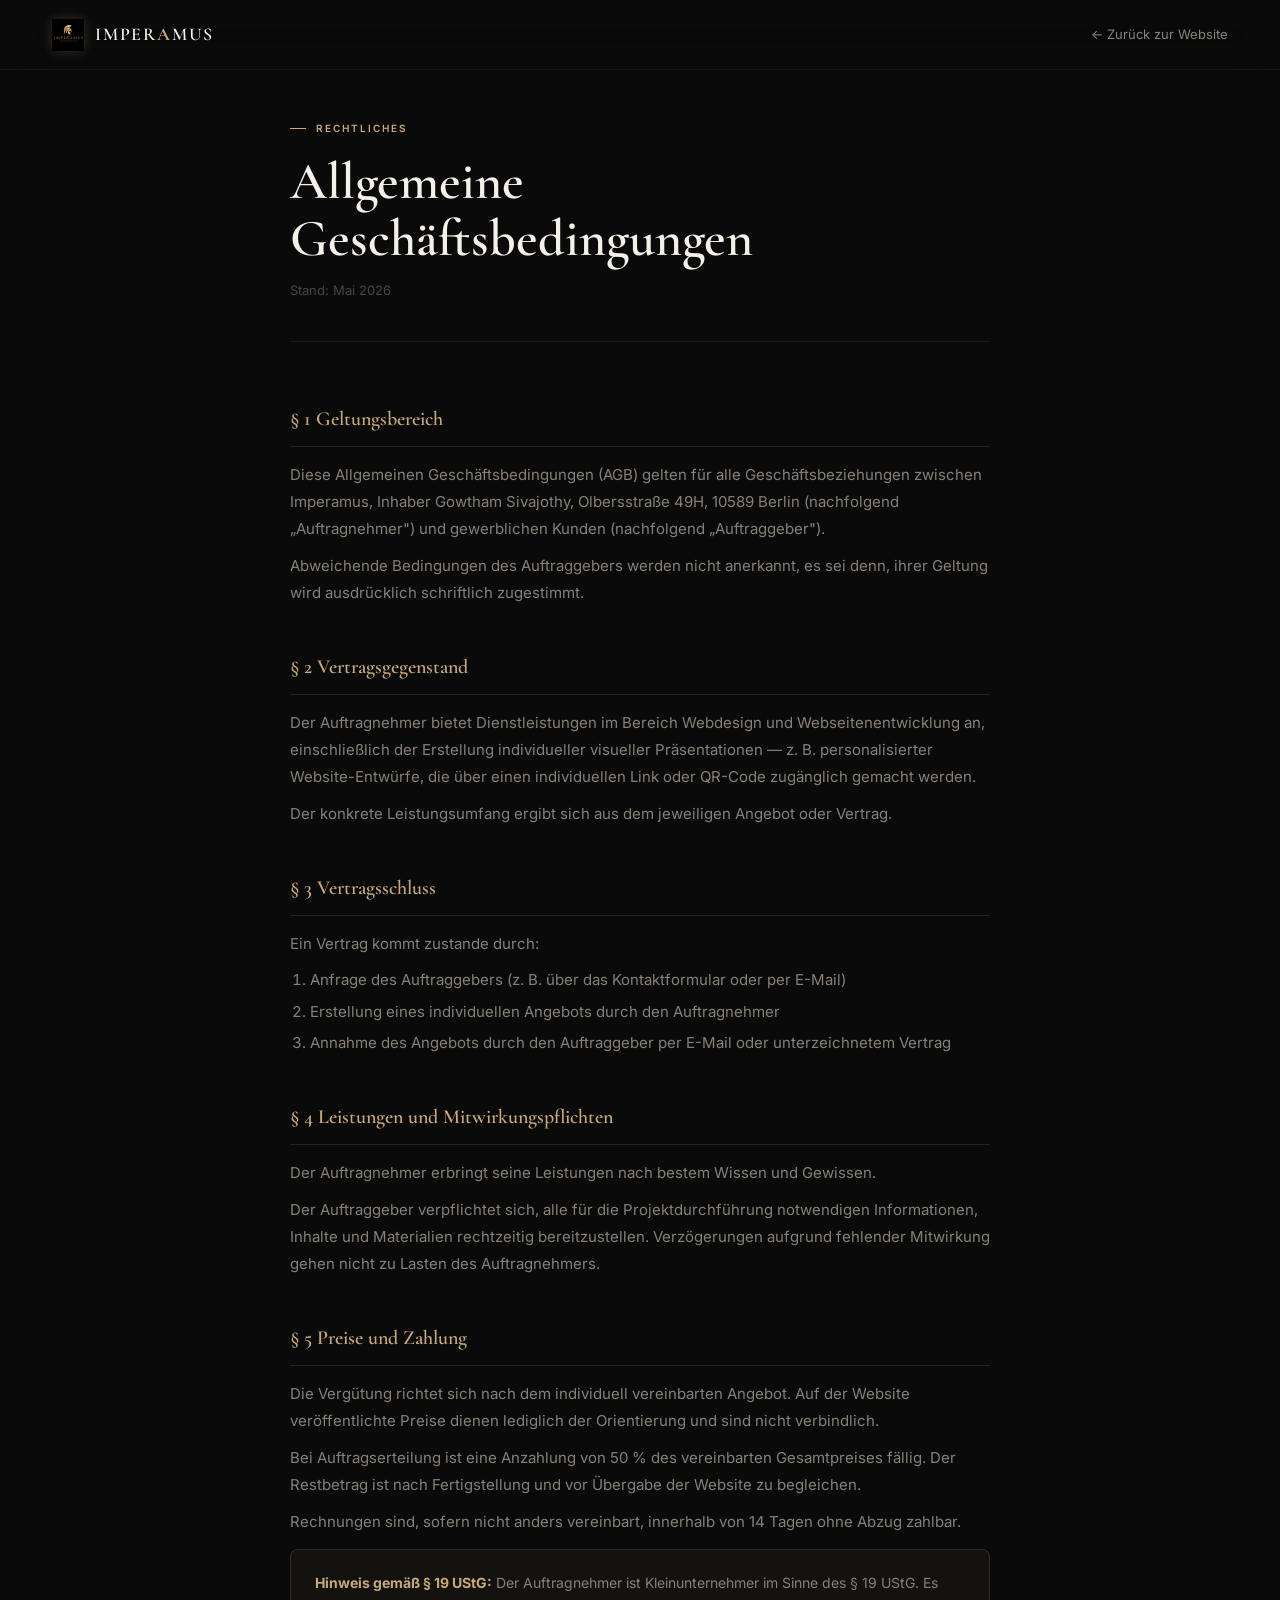
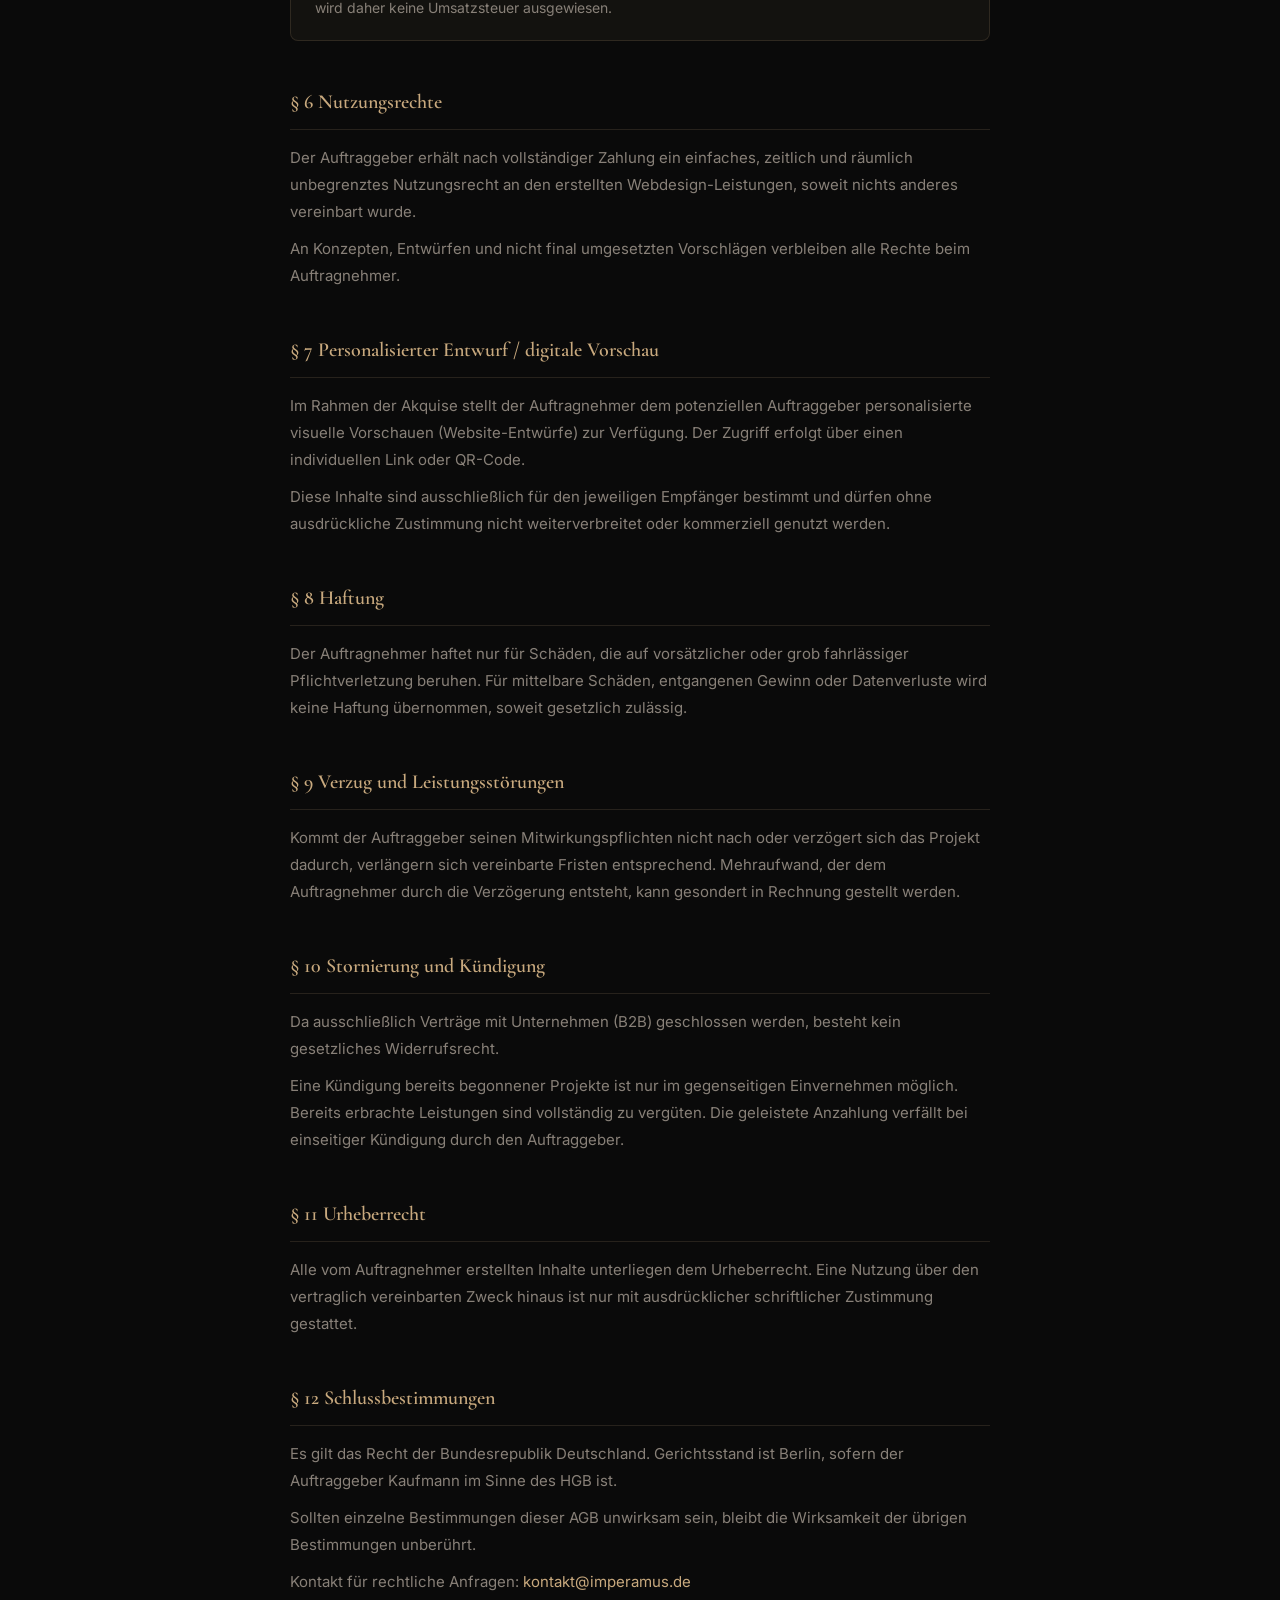
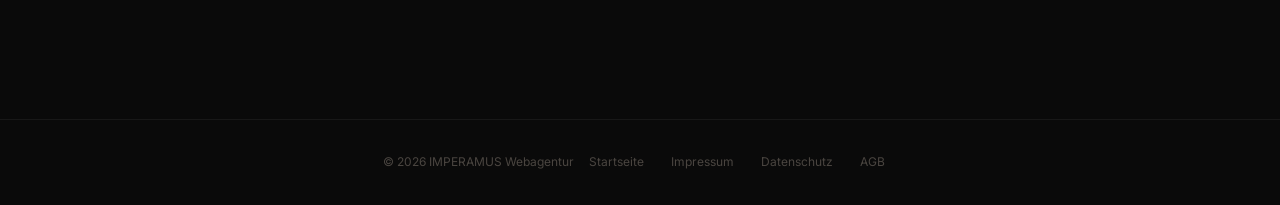
==== agb.html @ f6dbacce "Add AGB page, update footers" ====
<!DOCTYPE html>
<html lang="de">
<head>
    <meta charset="UTF-8">
    <meta name="viewport" content="width=device-width, initial-scale=1.0">
    <title>AGB — Imperamus Webagentur</title>
    <meta name="robots" content="noindex, follow">
    <link rel="icon" type="image/png" href="assets/logo.png">
    <link rel="apple-touch-icon" href="assets/logo.png">
    <link rel="preconnect" href="https://fonts.googleapis.com">
    <link href="https://fonts.googleapis.com/css2?family=Cormorant+Garamond:ital,wght@0,400;0,600;1,400&family=Inter:wght@300;400;500&display=swap" rel="stylesheet">
    <style>
        *,*::before,*::after{margin:0;padding:0;box-sizing:border-box;}
        :root{--bg:#0A0A0A;--bg-2:#111;--gold:#C8A97E;--gold-border:rgba(200,169,126,.15);--white:#F5F0E8;--gray:#888078;--gray-2:#4A4540;--line:rgba(255,255,255,.06);--max:780px;}
        html{scroll-behavior:smooth;}
        body{font-family:'Inter',sans-serif;background:var(--bg);color:var(--white);-webkit-font-smoothing:antialiased;line-height:1.7;}
        nav{position:fixed;top:0;left:0;right:0;z-index:900;height:70px;display:flex;align-items:center;padding:0 52px;background:rgba(10,10,10,.9);backdrop-filter:blur(20px);border-bottom:1px solid var(--line);}
        .nav-logo{display:flex;align-items:center;gap:11px;text-decoration:none;}
        .nav-logo img{height:32px;width:32px;object-fit:contain;filter:drop-shadow(0 0 6px rgba(200,169,126,.25));}
        .nav-logo span{font-family:'Cormorant Garamond',serif;font-size:18px;font-weight:600;letter-spacing:.1em;color:var(--white);}
        .nav-logo b{color:var(--gold);}
        .back{margin-left:auto;font-size:13px;color:var(--gray);text-decoration:none;display:flex;align-items:center;gap:6px;transition:color .2s;}
        .back:hover{color:var(--gold);}
        main{max-width:var(--max);margin:0 auto;padding:120px 40px 80px;}
        .page-header{margin-bottom:60px;padding-bottom:40px;border-bottom:1px solid var(--line);}
        .page-tag{font-size:10px;font-weight:600;letter-spacing:.2em;text-transform:uppercase;color:var(--gold);margin-bottom:16px;display:flex;align-items:center;gap:10px;}
        .page-tag::before{content:'';width:16px;height:1px;background:var(--gold);}
        h1{font-family:'Cormorant Garamond',serif;font-size:clamp(32px,5vw,52px);font-weight:600;line-height:1.1;color:var(--white);}
        .last-update{font-size:13px;color:var(--gray-2);margin-top:12px;}
        .section{margin-bottom:44px;}
        .section h2{font-family:'Cormorant Garamond',serif;font-size:20px;font-weight:600;color:var(--gold);margin-bottom:14px;padding-bottom:10px;border-bottom:1px solid var(--gold-border);}
        .section p,.section address{font-size:15px;color:var(--gray);font-style:normal;line-height:1.8;}
        .section p+p{margin-top:10px;}
        .section a{color:var(--gold);text-decoration:none;}
        .section a:hover{color:var(--white);}
        .section ol,.section ul{margin:10px 0 10px 20px;display:flex;flex-direction:column;gap:6px;}
        .section ol li,.section ul li{font-size:15px;color:var(--gray);line-height:1.7;}
        .highlight-box{background:rgba(200,169,126,.05);border:1px solid var(--gold-border);border-radius:8px;padding:20px 24px;margin-top:14px;}
        .highlight-box p{font-size:14px;color:var(--gray);}
        footer{border-top:1px solid var(--line);padding:32px 40px;text-align:center;}
        footer p{font-size:12px;color:var(--gray-2);}
        footer a{color:var(--gray-2);text-decoration:none;margin:0 12px;}
        footer a:hover{color:var(--white);}
        @media(max-width:600px){nav{padding:0 24px;}main{padding:100px 24px 60px;}}
    </style>
</head>
<body>
<nav>
    <a href="index.html" class="nav-logo">
        <img src="assets/logo.png" alt="Imperamus" onerror="this.style.display='none'">
        <span>IMPER<b>A</b>MUS</span>
    </a>
    <a href="index.html" class="back">← Zurück zur Website</a>
</nav>

<main>
    <div class="page-header">
        <div class="page-tag">Rechtliches</div>
        <h1>Allgemeine Geschäftsbedingungen</h1>
        <p class="last-update">Stand: Mai 2026</p>
    </div>

    <div class="section">
        <h2>§ 1 Geltungsbereich</h2>
        <p>Diese Allgemeinen Geschäftsbedingungen (AGB) gelten für alle Geschäftsbeziehungen zwischen Imperamus, Inhaber Gowtham Sivajothy, Olbersstraße 49H, 10589 Berlin (nachfolgend „Auftragnehmer") und gewerblichen Kunden (nachfolgend „Auftraggeber").</p>
        <p>Abweichende Bedingungen des Auftraggebers werden nicht anerkannt, es sei denn, ihrer Geltung wird ausdrücklich schriftlich zugestimmt.</p>
    </div>

    <div class="section">
        <h2>§ 2 Vertragsgegenstand</h2>
        <p>Der Auftragnehmer bietet Dienstleistungen im Bereich Webdesign und Webseitenentwicklung an, einschließlich der Erstellung individueller visueller Präsentationen — z. B. personalisierter Website-Entwürfe, die über einen individuellen Link oder QR-Code zugänglich gemacht werden.</p>
        <p>Der konkrete Leistungsumfang ergibt sich aus dem jeweiligen Angebot oder Vertrag.</p>
    </div>

    <div class="section">
        <h2>§ 3 Vertragsschluss</h2>
        <p>Ein Vertrag kommt zustande durch:</p>
        <ol>
            <li>Anfrage des Auftraggebers (z. B. über das Kontaktformular oder per E-Mail)</li>
            <li>Erstellung eines individuellen Angebots durch den Auftragnehmer</li>
            <li>Annahme des Angebots durch den Auftraggeber per E-Mail oder unterzeichnetem Vertrag</li>
        </ol>
    </div>

    <div class="section">
        <h2>§ 4 Leistungen und Mitwirkungspflichten</h2>
        <p>Der Auftragnehmer erbringt seine Leistungen nach bestem Wissen und Gewissen.</p>
        <p>Der Auftraggeber verpflichtet sich, alle für die Projektdurchführung notwendigen Informationen, Inhalte und Materialien rechtzeitig bereitzustellen. Verzögerungen aufgrund fehlender Mitwirkung gehen nicht zu Lasten des Auftragnehmers.</p>
    </div>

    <div class="section">
        <h2>§ 5 Preise und Zahlung</h2>
        <p>Die Vergütung richtet sich nach dem individuell vereinbarten Angebot. Auf der Website veröffentlichte Preise dienen lediglich der Orientierung und sind nicht verbindlich.</p>
        <p>Bei Auftragserteilung ist eine Anzahlung von 50 % des vereinbarten Gesamtpreises fällig. Der Restbetrag ist nach Fertigstellung und vor Übergabe der Website zu begleichen.</p>
        <p>Rechnungen sind, sofern nicht anders vereinbart, innerhalb von 14 Tagen ohne Abzug zahlbar.</p>
        <div class="highlight-box">
            <p><strong style="color:var(--gold)">Hinweis gemäß § 19 UStG:</strong> Der Auftragnehmer ist Kleinunternehmer im Sinne des § 19 UStG. Es wird daher keine Umsatzsteuer ausgewiesen.</p>
        </div>
    </div>

    <div class="section">
        <h2>§ 6 Nutzungsrechte</h2>
        <p>Der Auftraggeber erhält nach vollständiger Zahlung ein einfaches, zeitlich und räumlich unbegrenztes Nutzungsrecht an den erstellten Webdesign-Leistungen, soweit nichts anderes vereinbart wurde.</p>
        <p>An Konzepten, Entwürfen und nicht final umgesetzten Vorschlägen verbleiben alle Rechte beim Auftragnehmer.</p>
    </div>

    <div class="section">
        <h2>§ 7 Personalisierter Entwurf / digitale Vorschau</h2>
        <p>Im Rahmen der Akquise stellt der Auftragnehmer dem potenziellen Auftraggeber personalisierte visuelle Vorschauen (Website-Entwürfe) zur Verfügung. Der Zugriff erfolgt über einen individuellen Link oder QR-Code.</p>
        <p>Diese Inhalte sind ausschließlich für den jeweiligen Empfänger bestimmt und dürfen ohne ausdrückliche Zustimmung nicht weiterverbreitet oder kommerziell genutzt werden.</p>
    </div>

    <div class="section">
        <h2>§ 8 Haftung</h2>
        <p>Der Auftragnehmer haftet nur für Schäden, die auf vorsätzlicher oder grob fahrlässiger Pflichtverletzung beruhen. Für mittelbare Schäden, entgangenen Gewinn oder Datenverluste wird keine Haftung übernommen, soweit gesetzlich zulässig.</p>
    </div>

    <div class="section">
        <h2>§ 9 Verzug und Leistungsstörungen</h2>
        <p>Kommt der Auftraggeber seinen Mitwirkungspflichten nicht nach oder verzögert sich das Projekt dadurch, verlängern sich vereinbarte Fristen entsprechend. Mehraufwand, der dem Auftragnehmer durch die Verzögerung entsteht, kann gesondert in Rechnung gestellt werden.</p>
    </div>

    <div class="section">
        <h2>§ 10 Stornierung und Kündigung</h2>
        <p>Da ausschließlich Verträge mit Unternehmen (B2B) geschlossen werden, besteht kein gesetzliches Widerrufsrecht.</p>
        <p>Eine Kündigung bereits begonnener Projekte ist nur im gegenseitigen Einvernehmen möglich. Bereits erbrachte Leistungen sind vollständig zu vergüten. Die geleistete Anzahlung verfällt bei einseitiger Kündigung durch den Auftraggeber.</p>
    </div>

    <div class="section">
        <h2>§ 11 Urheberrecht</h2>
        <p>Alle vom Auftragnehmer erstellten Inhalte unterliegen dem Urheberrecht. Eine Nutzung über den vertraglich vereinbarten Zweck hinaus ist nur mit ausdrücklicher schriftlicher Zustimmung gestattet.</p>
    </div>

    <div class="section">
        <h2>§ 12 Schlussbestimmungen</h2>
        <p>Es gilt das Recht der Bundesrepublik Deutschland. Gerichtsstand ist Berlin, sofern der Auftraggeber Kaufmann im Sinne des HGB ist.</p>
        <p>Sollten einzelne Bestimmungen dieser AGB unwirksam sein, bleibt die Wirksamkeit der übrigen Bestimmungen unberührt.</p>
        <p>Kontakt für rechtliche Anfragen: <a href="mailto:kontakt@imperamus.de">kontakt@imperamus.de</a></p>
    </div>
</main>

<footer>
    <p>
        © 2026 IMPERAMUS Webagentur
        <a href="index.html">Startseite</a>
        <a href="impressum.html">Impressum</a>
        <a href="datenschutz.html">Datenschutz</a>
        <a href="agb.html">AGB</a>
    </p>
</footer>
</body>
</html>
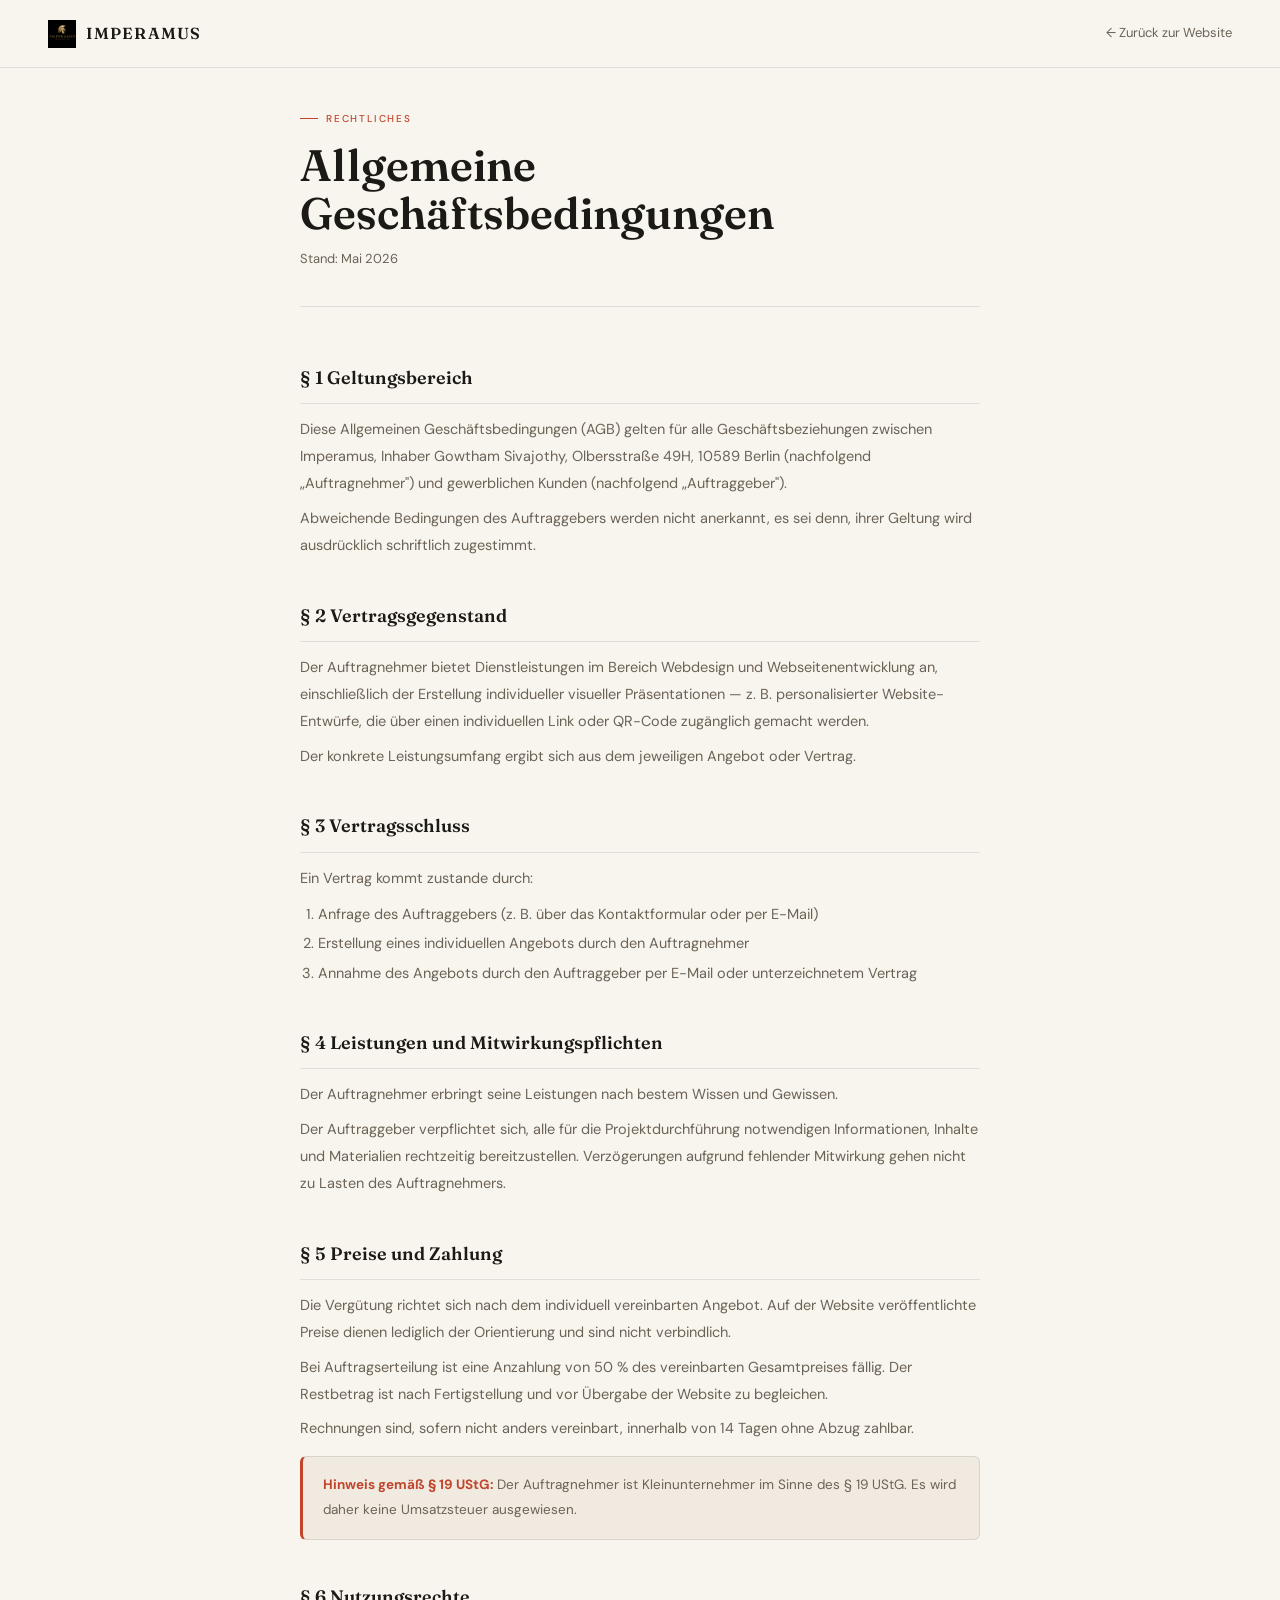
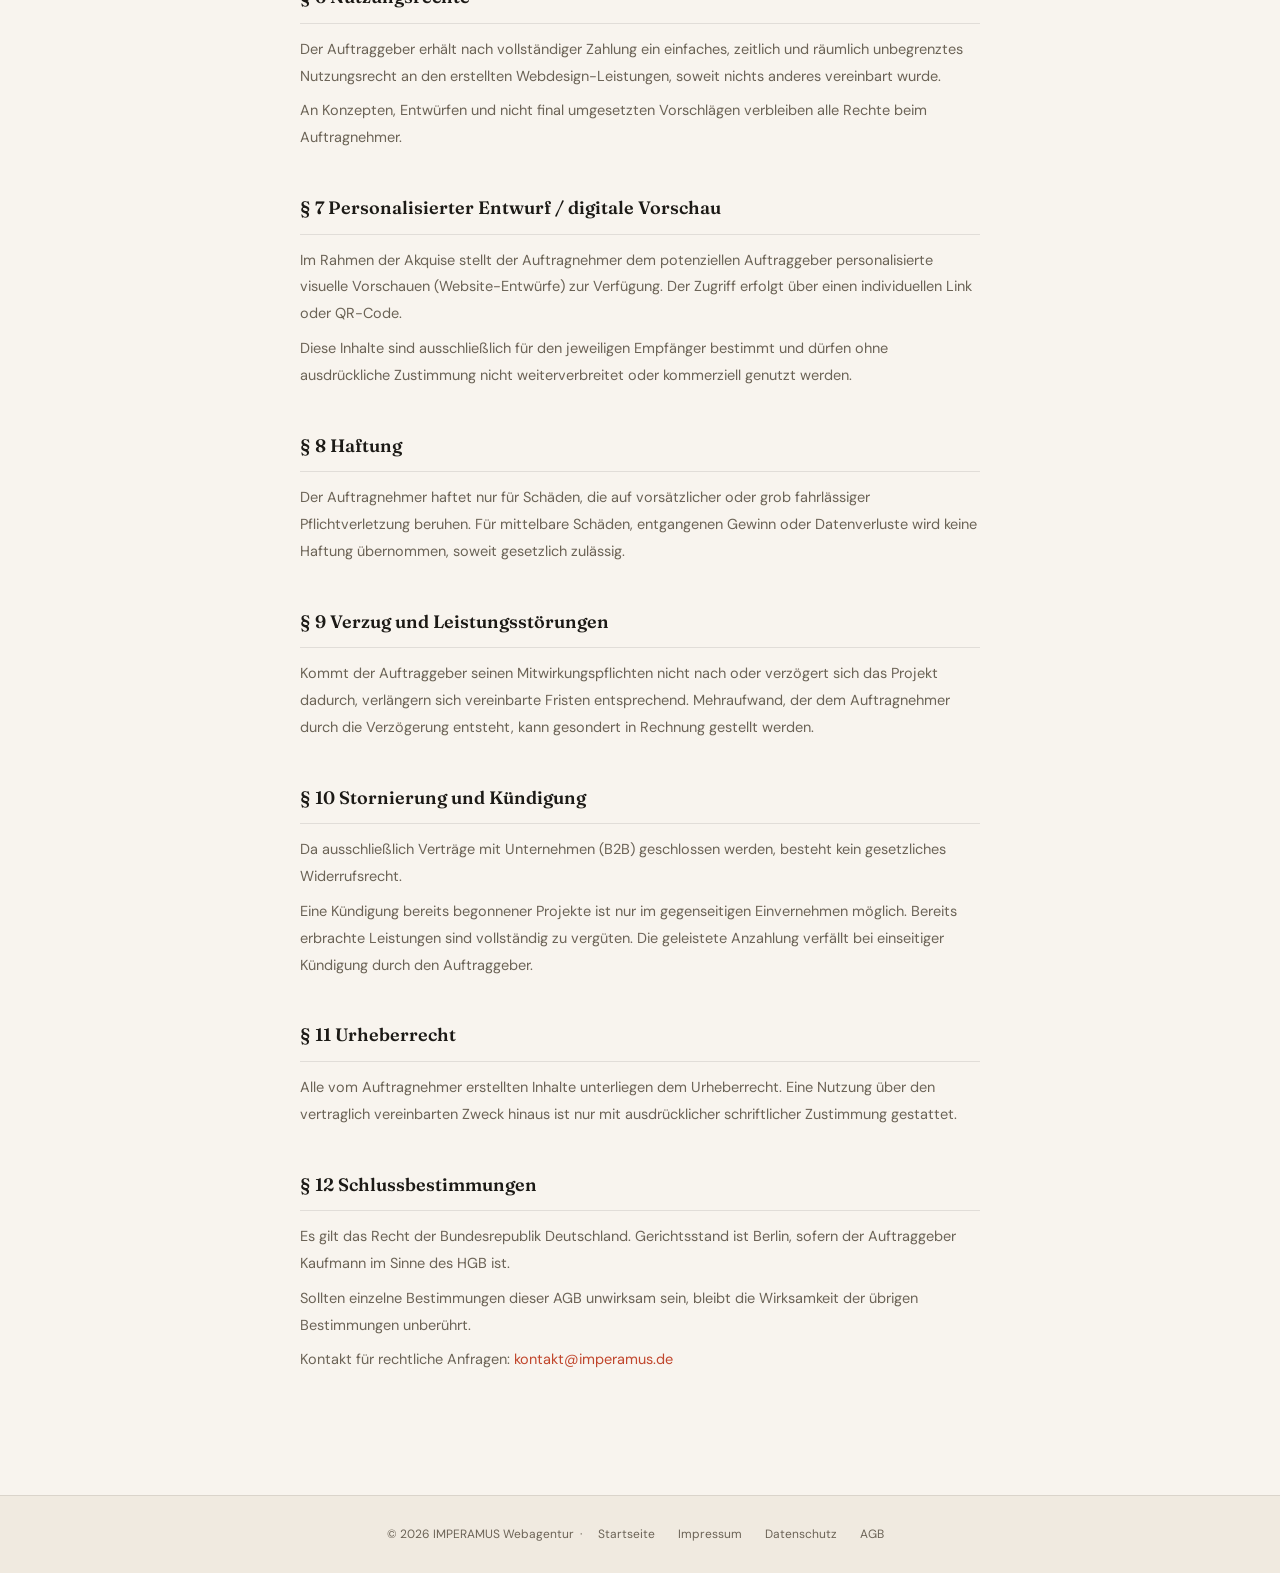
==== commit f00b114e: "Restore fonts + redesign legal pages to match cream/terra theme - Revert consent-gated font loading " ====
--- a/agb.html
+++ b/agb.html
@@ -8,47 +8,53 @@
     <link rel="icon" type="image/png" href="assets/logo.png">
     <link rel="apple-touch-icon" href="assets/logo.png">
     <link rel="preconnect" href="https://fonts.googleapis.com">
-    <link href="https://fonts.googleapis.com/css2?family=Cormorant+Garamond:ital,wght@0,400;0,600;1,400&family=Inter:wght@300;400;500&display=swap" rel="stylesheet">
+    <link rel="preconnect" href="https://fonts.gstatic.com" crossorigin>
+    <link href="https://fonts.googleapis.com/css2?family=Fraunces:ital,opsz,wght@0,9..144,300;0,9..144,600;1,9..144,400&family=DM+Sans:ital,opsz,wght@0,9..40,300;0,9..40,400;0,9..40,500&display=swap" rel="stylesheet">
     <style>
         *,*::before,*::after{margin:0;padding:0;box-sizing:border-box;}
-        :root{--bg:#0A0A0A;--bg-2:#111;--gold:#C8A97E;--gold-border:rgba(200,169,126,.15);--white:#F5F0E8;--gray:#888078;--gray-2:#4A4540;--line:rgba(255,255,255,.06);--max:780px;}
+        :root{
+            --cream:#F8F4EE;--cream-2:#F0EAE0;--cream-3:#E6DDD1;
+            --ink:#1C1A16;--ink-2:#38342C;--ink-3:#6B6356;
+            --terra:#C0452B;
+            --line:rgba(28,26,22,.1);--max:760px;--r:6px;
+        }
         html{scroll-behavior:smooth;}
-        body{font-family:'Inter',sans-serif;background:var(--bg);color:var(--white);-webkit-font-smoothing:antialiased;line-height:1.7;}
-        nav{position:fixed;top:0;left:0;right:0;z-index:900;height:70px;display:flex;align-items:center;padding:0 52px;background:rgba(10,10,10,.9);backdrop-filter:blur(20px);border-bottom:1px solid var(--line);}
-        .nav-logo{display:flex;align-items:center;gap:11px;text-decoration:none;}
-        .nav-logo img{height:32px;width:32px;object-fit:contain;filter:drop-shadow(0 0 6px rgba(200,169,126,.25));}
-        .nav-logo span{font-family:'Cormorant Garamond',serif;font-size:18px;font-weight:600;letter-spacing:.1em;color:var(--white);}
-        .nav-logo b{color:var(--gold);}
-        .back{margin-left:auto;font-size:13px;color:var(--gray);text-decoration:none;display:flex;align-items:center;gap:6px;transition:color .2s;}
-        .back:hover{color:var(--gold);}
-        main{max-width:var(--max);margin:0 auto;padding:120px 40px 80px;}
-        .page-header{margin-bottom:60px;padding-bottom:40px;border-bottom:1px solid var(--line);}
-        .page-tag{font-size:10px;font-weight:600;letter-spacing:.2em;text-transform:uppercase;color:var(--gold);margin-bottom:16px;display:flex;align-items:center;gap:10px;}
-        .page-tag::before{content:'';width:16px;height:1px;background:var(--gold);}
-        h1{font-family:'Cormorant Garamond',serif;font-size:clamp(32px,5vw,52px);font-weight:600;line-height:1.1;color:var(--white);}
-        .last-update{font-size:13px;color:var(--gray-2);margin-top:12px;}
-        .section{margin-bottom:44px;}
-        .section h2{font-family:'Cormorant Garamond',serif;font-size:20px;font-weight:600;color:var(--gold);margin-bottom:14px;padding-bottom:10px;border-bottom:1px solid var(--gold-border);}
-        .section p,.section address{font-size:15px;color:var(--gray);font-style:normal;line-height:1.8;}
-        .section p+p{margin-top:10px;}
-        .section a{color:var(--gold);text-decoration:none;}
-        .section a:hover{color:var(--white);}
-        .section ol,.section ul{margin:10px 0 10px 20px;display:flex;flex-direction:column;gap:6px;}
-        .section ol li,.section ul li{font-size:15px;color:var(--gray);line-height:1.7;}
-        .highlight-box{background:rgba(200,169,126,.05);border:1px solid var(--gold-border);border-radius:8px;padding:20px 24px;margin-top:14px;}
-        .highlight-box p{font-size:14px;color:var(--gray);}
-        footer{border-top:1px solid var(--line);padding:32px 40px;text-align:center;}
-        footer p{font-size:12px;color:var(--gray-2);}
-        footer a{color:var(--gray-2);text-decoration:none;margin:0 12px;}
-        footer a:hover{color:var(--white);}
-        @media(max-width:600px){nav{padding:0 24px;}main{padding:100px 24px 60px;}}
+        body{font-family:'DM Sans',system-ui,sans-serif;background:var(--cream);color:var(--ink);-webkit-font-smoothing:antialiased;line-height:1.7;font-size:16px;}
+        nav{position:fixed;top:0;left:0;right:0;z-index:900;height:68px;display:flex;align-items:center;justify-content:space-between;padding:0 48px;background:rgba(248,244,238,.94);backdrop-filter:blur(18px);border-bottom:1px solid var(--line);}
+        .nav-logo{display:flex;align-items:center;gap:10px;text-decoration:none;}
+        .nav-logo img{height:28px;width:28px;object-fit:contain;}
+        .nav-logo span{font-family:'Fraunces',Georgia,serif;font-size:16px;font-weight:600;letter-spacing:.07em;color:var(--ink);}
+        .back{font-size:13px;color:var(--ink-3);text-decoration:none;display:flex;align-items:center;gap:6px;transition:color .2s;}
+        .back:hover{color:var(--terra);}
+        main{max-width:var(--max);margin:0 auto;padding:110px 40px 80px;}
+        .page-header{margin-bottom:56px;padding-bottom:36px;border-bottom:1px solid var(--line);}
+        .page-tag{font-size:10px;font-weight:500;letter-spacing:.18em;text-transform:uppercase;color:var(--terra);margin-bottom:14px;display:flex;align-items:center;gap:8px;}
+        .page-tag::before{content:'';width:18px;height:1px;background:var(--terra);}
+        h1{font-family:'Fraunces',Georgia,serif;font-size:clamp(28px,4.5vw,44px);font-weight:600;line-height:1.1;color:var(--ink);}
+        .stand{font-size:13px;color:var(--ink-3);margin-top:10px;}
+        .section{margin-bottom:42px;}
+        .section h2{font-family:'Fraunces',Georgia,serif;font-size:18px;font-weight:600;color:var(--ink);margin-bottom:12px;padding-bottom:10px;border-bottom:1px solid var(--line);}
+        .section p,.section address{font-size:14.5px;color:var(--ink-3);font-style:normal;line-height:1.85;}
+        .section p+p{margin-top:8px;}
+        .section a{color:var(--terra);text-decoration:none;}
+        .section a:hover{text-decoration:underline;}
+        .section ol,.section ul{margin:10px 0 10px 18px;display:flex;flex-direction:column;gap:5px;}
+        .section ol li,.section ul li{font-size:14.5px;color:var(--ink-3);line-height:1.7;}
+        .highlight{background:var(--cream-2);border:1px solid var(--line);border-left:3px solid var(--terra);border-radius:var(--r);padding:16px 20px;margin-top:14px;}
+        .highlight p{font-size:13.5px;color:var(--ink-3);}
+        .highlight strong{color:var(--terra);}
+        footer{border-top:1px solid var(--line);padding:28px 40px;text-align:center;background:var(--cream-2);}
+        footer p{font-size:12px;color:var(--ink-3);}
+        footer a{color:var(--ink-3);text-decoration:none;margin:0 10px;transition:color .2s;}
+        footer a:hover{color:var(--terra);}
+        @media(max-width:600px){nav{padding:0 20px;}main{padding:90px 20px 60px;}footer{padding:24px 20px;}}
     </style>
 </head>
 <body>
 <nav>
     <a href="index.html" class="nav-logo">
         <img src="assets/logo.png" alt="Imperamus" onerror="this.style.display='none'">
-        <span>IMPER<b>A</b>MUS</span>
+        <span>IMPERAMUS</span>
     </a>
     <a href="index.html" class="back">← Zurück zur Website</a>
 </nav>
@@ -57,7 +63,7 @@
     <div class="page-header">
         <div class="page-tag">Rechtliches</div>
         <h1>Allgemeine Geschäftsbedingungen</h1>
-        <p class="last-update">Stand: Mai 2026</p>
+        <p class="stand">Stand: Mai 2026</p>
     </div>
 
     <div class="section">
@@ -93,8 +99,8 @@
         <p>Die Vergütung richtet sich nach dem individuell vereinbarten Angebot. Auf der Website veröffentlichte Preise dienen lediglich der Orientierung und sind nicht verbindlich.</p>
         <p>Bei Auftragserteilung ist eine Anzahlung von 50 % des vereinbarten Gesamtpreises fällig. Der Restbetrag ist nach Fertigstellung und vor Übergabe der Website zu begleichen.</p>
         <p>Rechnungen sind, sofern nicht anders vereinbart, innerhalb von 14 Tagen ohne Abzug zahlbar.</p>
-        <div class="highlight-box">
-            <p><strong style="color:var(--gold)">Hinweis gemäß § 19 UStG:</strong> Der Auftragnehmer ist Kleinunternehmer im Sinne des § 19 UStG. Es wird daher keine Umsatzsteuer ausgewiesen.</p>
+        <div class="highlight">
+            <p><strong>Hinweis gemäß § 19 UStG:</strong> Der Auftragnehmer ist Kleinunternehmer im Sinne des § 19 UStG. Es wird daher keine Umsatzsteuer ausgewiesen.</p>
         </div>
     </div>
 
@@ -141,12 +147,13 @@
 
 <footer>
     <p>
-        © 2026 IMPERAMUS Webagentur
+        © 2026 IMPERAMUS Webagentur &nbsp;·&nbsp;
         <a href="index.html">Startseite</a>
         <a href="impressum.html">Impressum</a>
         <a href="datenschutz.html">Datenschutz</a>
         <a href="agb.html">AGB</a>
     </p>
 </footer>
+
 </body>
 </html>
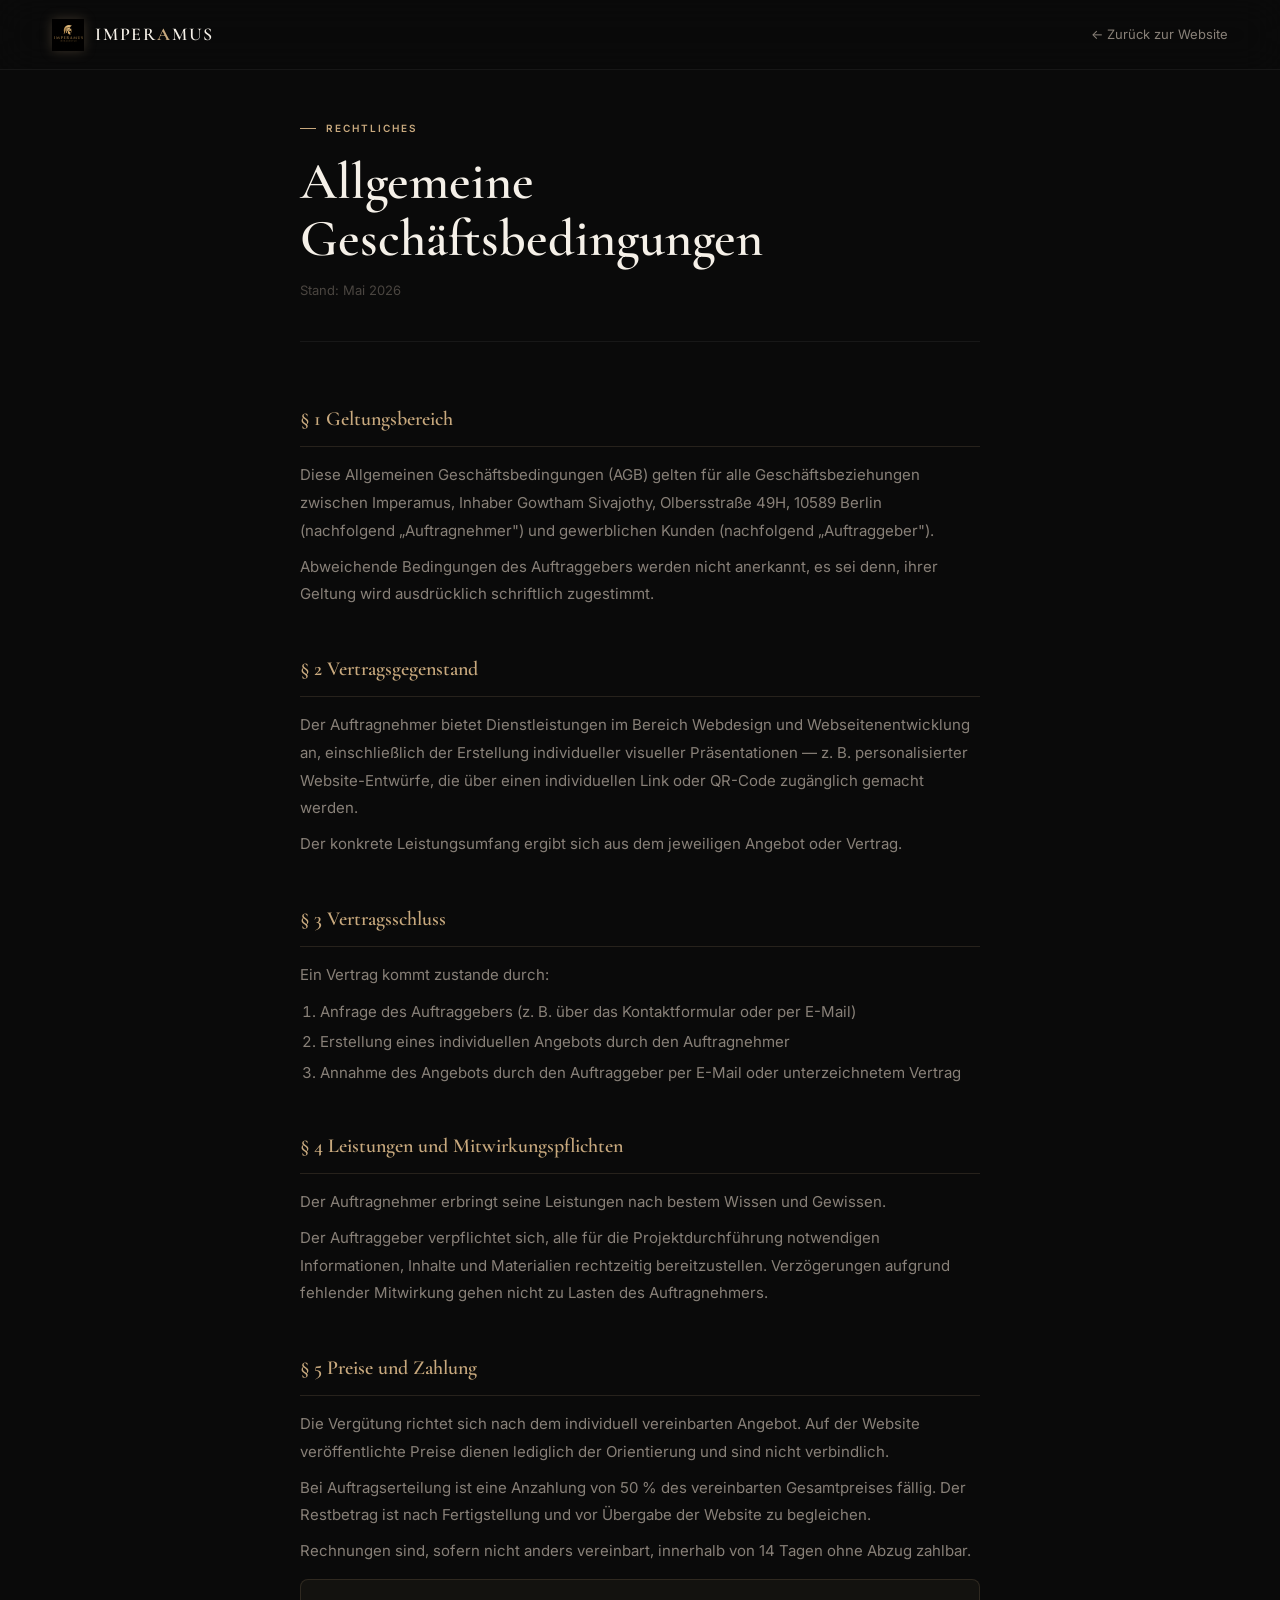
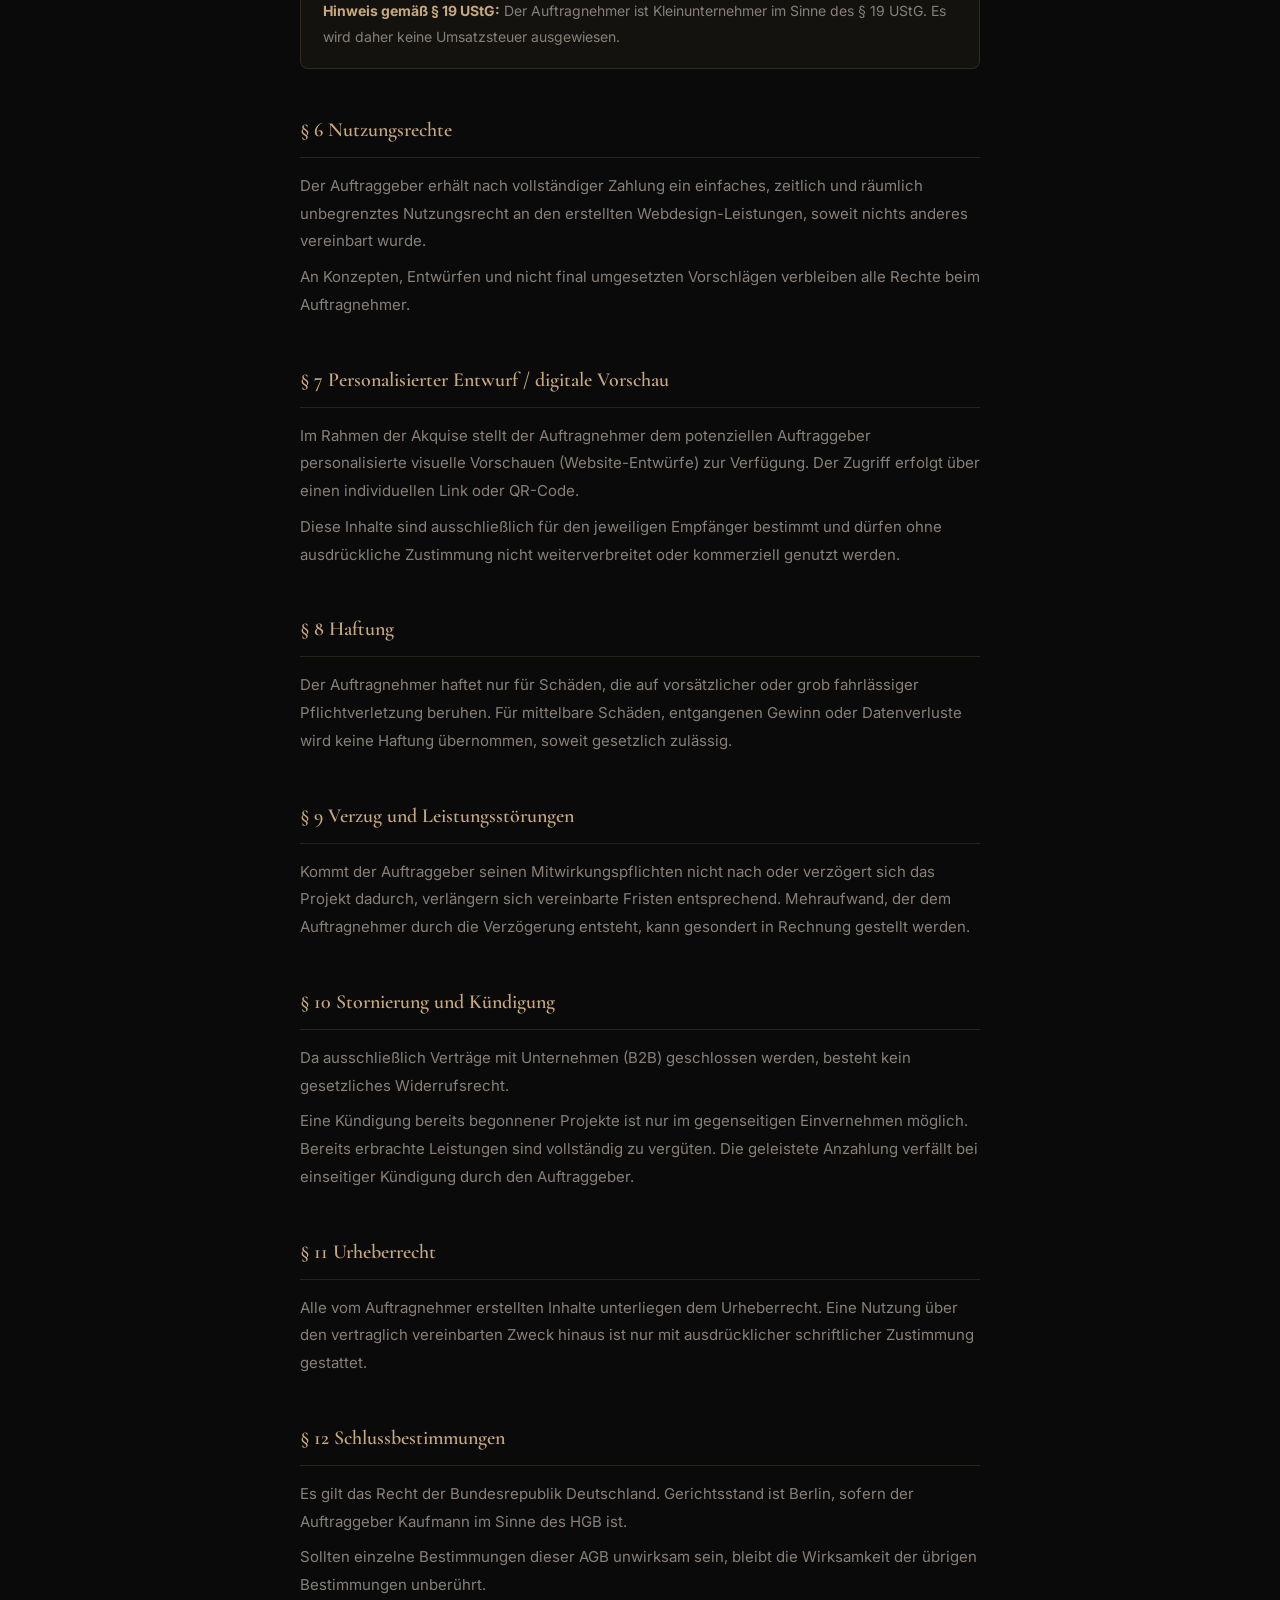
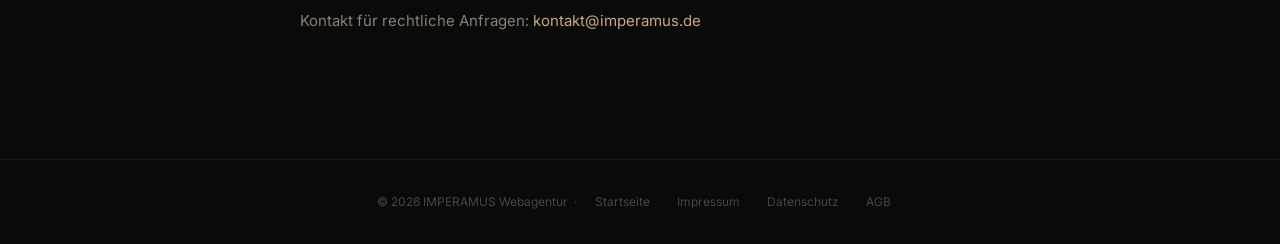
==== commit 6c598f0a: "Restore dark design + mobile logo fix + updated legal pages - index.html: reverted to original dark/" ====
--- a/agb.html
+++ b/agb.html
@@ -8,53 +8,48 @@
     <link rel="icon" type="image/png" href="assets/logo.png">
     <link rel="apple-touch-icon" href="assets/logo.png">
     <link rel="preconnect" href="https://fonts.googleapis.com">
-    <link rel="preconnect" href="https://fonts.gstatic.com" crossorigin>
-    <link href="https://fonts.googleapis.com/css2?family=Fraunces:ital,opsz,wght@0,9..144,300;0,9..144,600;1,9..144,400&family=DM+Sans:ital,opsz,wght@0,9..40,300;0,9..40,400;0,9..40,500&display=swap" rel="stylesheet">
+    <link href="https://fonts.googleapis.com/css2?family=Cormorant+Garamond:ital,wght@0,400;0,600;1,400&family=Inter:wght@300;400;500&display=swap" rel="stylesheet">
     <style>
         *,*::before,*::after{margin:0;padding:0;box-sizing:border-box;}
-        :root{
-            --cream:#F8F4EE;--cream-2:#F0EAE0;--cream-3:#E6DDD1;
-            --ink:#1C1A16;--ink-2:#38342C;--ink-3:#6B6356;
-            --terra:#C0452B;
-            --line:rgba(28,26,22,.1);--max:760px;--r:6px;
-        }
+        :root{--bg:#0A0A0A;--gold:#C8A97E;--gold-border:rgba(200,169,126,.15);--white:#F5F0E8;--gray:#888078;--gray-2:#4A4540;--line:rgba(255,255,255,.06);--max:760px;--r:8px;}
         html{scroll-behavior:smooth;}
-        body{font-family:'DM Sans',system-ui,sans-serif;background:var(--cream);color:var(--ink);-webkit-font-smoothing:antialiased;line-height:1.7;font-size:16px;}
-        nav{position:fixed;top:0;left:0;right:0;z-index:900;height:68px;display:flex;align-items:center;justify-content:space-between;padding:0 48px;background:rgba(248,244,238,.94);backdrop-filter:blur(18px);border-bottom:1px solid var(--line);}
-        .nav-logo{display:flex;align-items:center;gap:10px;text-decoration:none;}
-        .nav-logo img{height:28px;width:28px;object-fit:contain;}
-        .nav-logo span{font-family:'Fraunces',Georgia,serif;font-size:16px;font-weight:600;letter-spacing:.07em;color:var(--ink);}
-        .back{font-size:13px;color:var(--ink-3);text-decoration:none;display:flex;align-items:center;gap:6px;transition:color .2s;}
-        .back:hover{color:var(--terra);}
-        main{max-width:var(--max);margin:0 auto;padding:110px 40px 80px;}
-        .page-header{margin-bottom:56px;padding-bottom:36px;border-bottom:1px solid var(--line);}
-        .page-tag{font-size:10px;font-weight:500;letter-spacing:.18em;text-transform:uppercase;color:var(--terra);margin-bottom:14px;display:flex;align-items:center;gap:8px;}
-        .page-tag::before{content:'';width:18px;height:1px;background:var(--terra);}
-        h1{font-family:'Fraunces',Georgia,serif;font-size:clamp(28px,4.5vw,44px);font-weight:600;line-height:1.1;color:var(--ink);}
-        .stand{font-size:13px;color:var(--ink-3);margin-top:10px;}
-        .section{margin-bottom:42px;}
-        .section h2{font-family:'Fraunces',Georgia,serif;font-size:18px;font-weight:600;color:var(--ink);margin-bottom:12px;padding-bottom:10px;border-bottom:1px solid var(--line);}
-        .section p,.section address{font-size:14.5px;color:var(--ink-3);font-style:normal;line-height:1.85;}
+        body{font-family:'Inter',sans-serif;background:var(--bg);color:var(--white);-webkit-font-smoothing:antialiased;line-height:1.7;font-size:16px;}
+        nav{position:fixed;top:0;left:0;right:0;z-index:900;height:70px;display:flex;align-items:center;justify-content:space-between;padding:0 52px;background:rgba(10,10,10,.9);backdrop-filter:blur(20px);border-bottom:1px solid var(--line);}
+        .nav-logo{display:flex;align-items:center;gap:11px;text-decoration:none;}
+        .nav-logo img{height:32px;width:32px;object-fit:contain;filter:drop-shadow(0 0 6px rgba(200,169,126,.25));}
+        .nav-logo span{font-family:'Cormorant Garamond',serif;font-size:18px;font-weight:600;letter-spacing:.1em;color:var(--white);}
+        .nav-logo b{color:var(--gold);}
+        .back{font-size:13px;color:var(--gray);text-decoration:none;display:flex;align-items:center;gap:6px;transition:color .2s;}
+        .back:hover{color:var(--gold);}
+        main{max-width:var(--max);margin:0 auto;padding:120px 40px 80px;}
+        .page-header{margin-bottom:60px;padding-bottom:40px;border-bottom:1px solid var(--line);}
+        .page-tag{font-size:10px;font-weight:600;letter-spacing:.2em;text-transform:uppercase;color:var(--gold);margin-bottom:16px;display:flex;align-items:center;gap:10px;}
+        .page-tag::before{content:'';width:16px;height:1px;background:var(--gold);}
+        h1{font-family:'Cormorant Garamond',serif;font-size:clamp(32px,5vw,52px);font-weight:600;line-height:1.1;color:var(--white);}
+        .stand{font-size:13px;color:var(--gray-2);margin-top:12px;}
+        .section{margin-bottom:44px;}
+        .section h2{font-family:'Cormorant Garamond',serif;font-size:20px;font-weight:600;color:var(--gold);margin-bottom:14px;padding-bottom:10px;border-bottom:1px solid var(--gold-border);}
+        .section p,.section address{font-size:15px;color:var(--gray);font-style:normal;line-height:1.85;}
         .section p+p{margin-top:8px;}
-        .section a{color:var(--terra);text-decoration:none;}
-        .section a:hover{text-decoration:underline;}
-        .section ol,.section ul{margin:10px 0 10px 18px;display:flex;flex-direction:column;gap:5px;}
-        .section ol li,.section ul li{font-size:14.5px;color:var(--ink-3);line-height:1.7;}
-        .highlight{background:var(--cream-2);border:1px solid var(--line);border-left:3px solid var(--terra);border-radius:var(--r);padding:16px 20px;margin-top:14px;}
-        .highlight p{font-size:13.5px;color:var(--ink-3);}
-        .highlight strong{color:var(--terra);}
-        footer{border-top:1px solid var(--line);padding:28px 40px;text-align:center;background:var(--cream-2);}
-        footer p{font-size:12px;color:var(--ink-3);}
-        footer a{color:var(--ink-3);text-decoration:none;margin:0 10px;transition:color .2s;}
-        footer a:hover{color:var(--terra);}
-        @media(max-width:600px){nav{padding:0 20px;}main{padding:90px 20px 60px;}footer{padding:24px 20px;}}
+        .section a{color:var(--gold);text-decoration:none;}
+        .section a:hover{color:var(--white);}
+        .section ol,.section ul{margin:10px 0 10px 20px;display:flex;flex-direction:column;gap:5px;}
+        .section ol li,.section ul li{font-size:15px;color:var(--gray);line-height:1.7;}
+        .highlight{background:rgba(200,169,126,.05);border:1px solid var(--gold-border);border-radius:var(--r);padding:18px 22px;margin-top:14px;}
+        .highlight p{font-size:14px;color:var(--gray);}
+        .highlight strong{color:var(--gold);}
+        footer{border-top:1px solid var(--line);padding:32px 40px;text-align:center;}
+        footer p{font-size:12px;color:var(--gray-2);}
+        footer a{color:var(--gray-2);text-decoration:none;margin:0 12px;transition:color .2s;}
+        footer a:hover{color:var(--white);}
+        @media(max-width:600px){nav{padding:0 24px;}main{padding:100px 24px 60px;}}
     </style>
 </head>
 <body>
 <nav>
     <a href="index.html" class="nav-logo">
         <img src="assets/logo.png" alt="Imperamus" onerror="this.style.display='none'">
-        <span>IMPERAMUS</span>
+        <span>IMPER<b>A</b>MUS</span>
     </a>
     <a href="index.html" class="back">← Zurück zur Website</a>
 </nav>
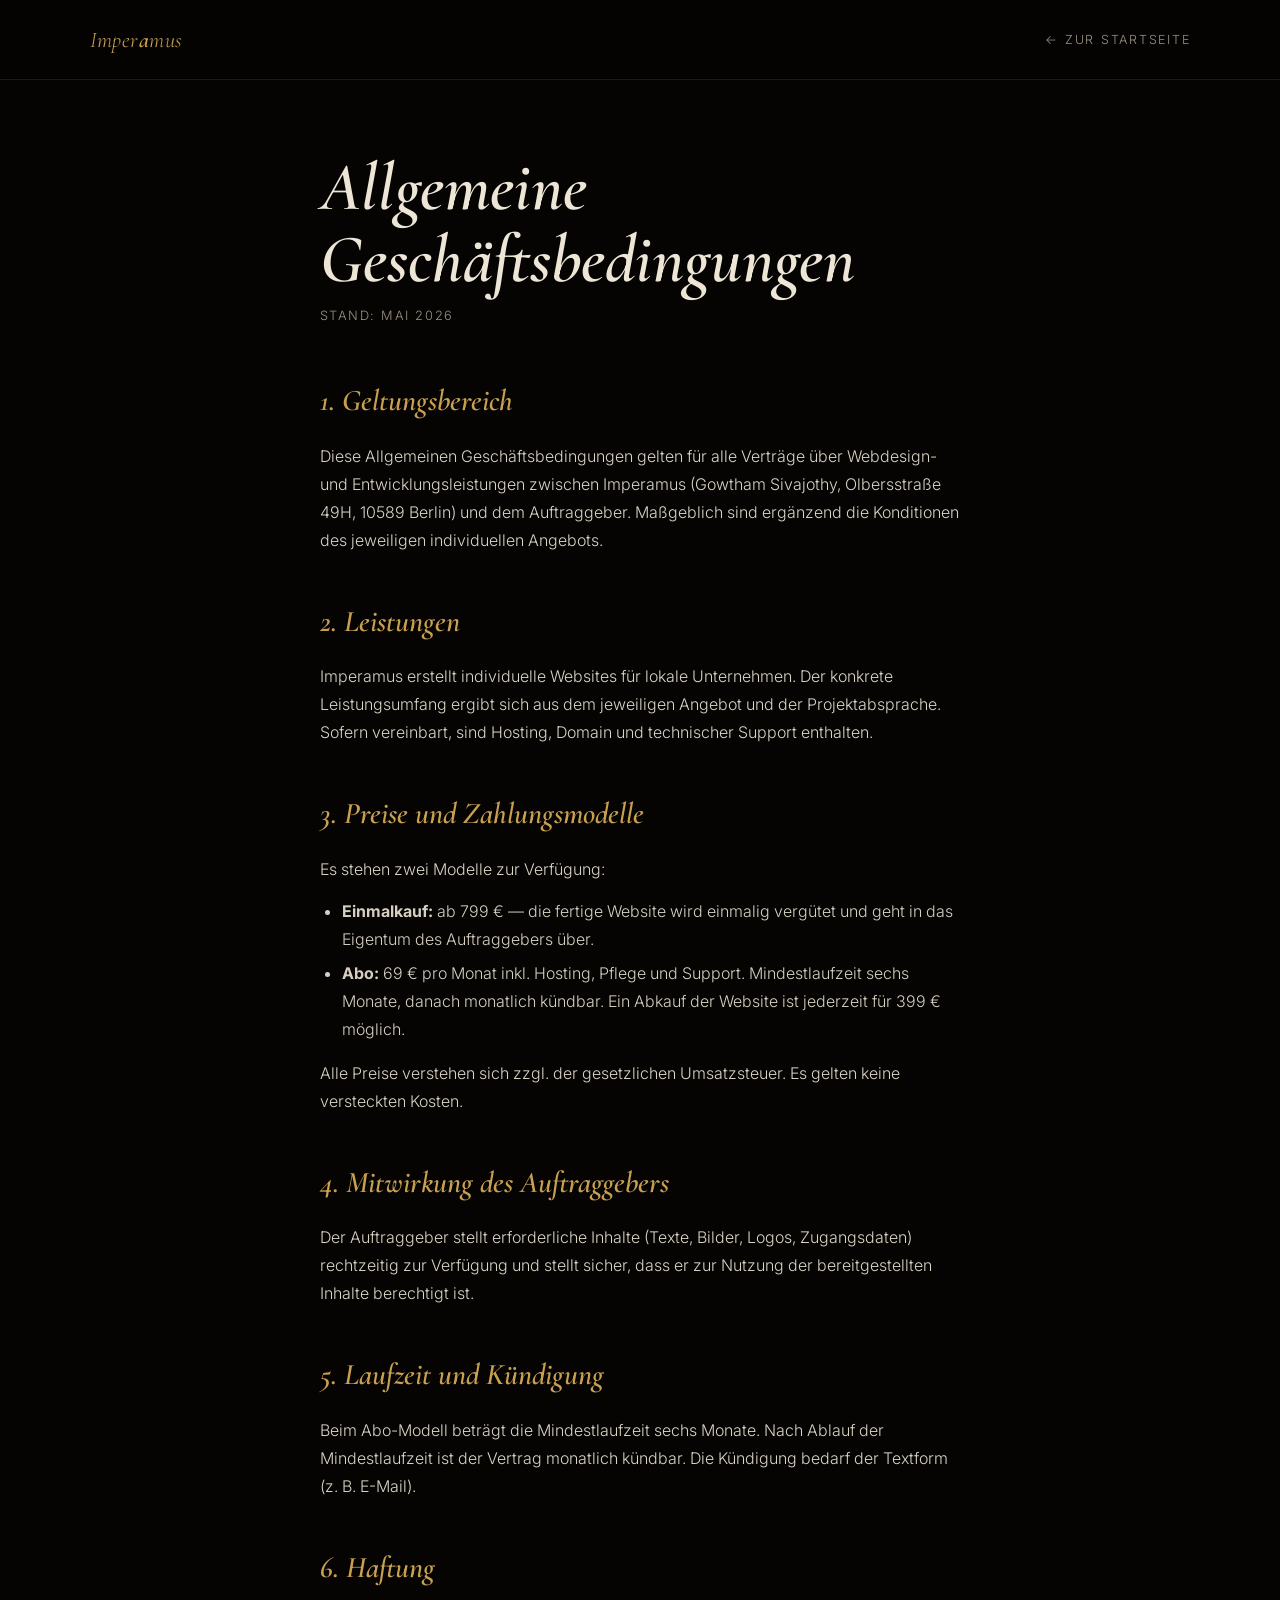
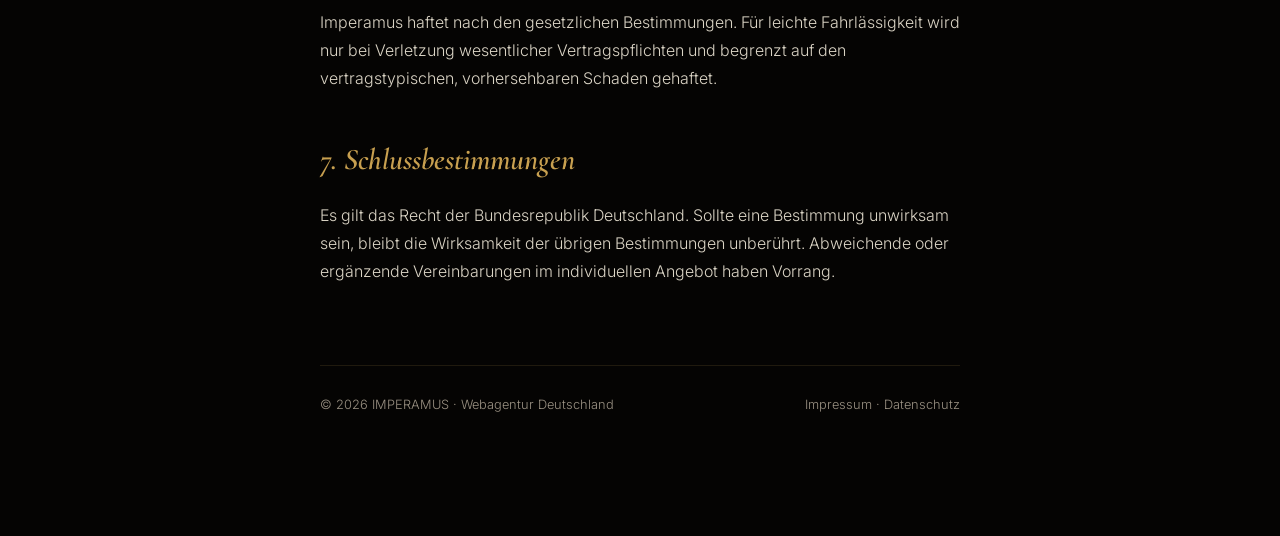
==== commit ee338019: "Rechtsseiten: Datenschutz, Impressum, AGB (gebrandet, echte Daten) + Footer-Links verdrahtet" ====
--- a/agb.html
+++ b/agb.html
@@ -1,154 +1,71 @@
 <!DOCTYPE html>
 <html lang="de">
 <head>
-    <meta charset="UTF-8">
-    <meta name="viewport" content="width=device-width, initial-scale=1.0">
-    <title>AGB — Imperamus Webagentur</title>
-    <meta name="robots" content="noindex, follow">
-    <link rel="icon" type="image/png" href="assets/logo.png">
-    <link rel="apple-touch-icon" href="assets/logo.png">
-    <link rel="preconnect" href="https://fonts.googleapis.com">
-    <link href="https://fonts.googleapis.com/css2?family=Cormorant+Garamond:ital,wght@0,400;0,600;1,400&family=Inter:wght@300;400;500&display=swap" rel="stylesheet">
-    <style>
-        *,*::before,*::after{margin:0;padding:0;box-sizing:border-box;}
-        :root{--bg:#0A0A0A;--gold:#C8A97E;--gold-border:rgba(200,169,126,.15);--white:#F5F0E8;--gray:#888078;--gray-2:#4A4540;--line:rgba(255,255,255,.06);--max:760px;--r:8px;}
-        html{scroll-behavior:smooth;}
-        body{font-family:'Inter',sans-serif;background:var(--bg);color:var(--white);-webkit-font-smoothing:antialiased;line-height:1.7;font-size:16px;}
-        nav{position:fixed;top:0;left:0;right:0;z-index:900;height:70px;display:flex;align-items:center;justify-content:space-between;padding:0 52px;background:rgba(10,10,10,.9);backdrop-filter:blur(20px);border-bottom:1px solid var(--line);}
-        .nav-logo{display:flex;align-items:center;gap:11px;text-decoration:none;}
-        .nav-logo img{height:32px;width:32px;object-fit:contain;filter:drop-shadow(0 0 6px rgba(200,169,126,.25));}
-        .nav-logo span{font-family:'Cormorant Garamond',serif;font-size:18px;font-weight:600;letter-spacing:.1em;color:var(--white);}
-        .nav-logo b{color:var(--gold);}
-        .back{font-size:13px;color:var(--gray);text-decoration:none;display:flex;align-items:center;gap:6px;transition:color .2s;}
-        .back:hover{color:var(--gold);}
-        main{max-width:var(--max);margin:0 auto;padding:120px 40px 80px;}
-        .page-header{margin-bottom:60px;padding-bottom:40px;border-bottom:1px solid var(--line);}
-        .page-tag{font-size:10px;font-weight:600;letter-spacing:.2em;text-transform:uppercase;color:var(--gold);margin-bottom:16px;display:flex;align-items:center;gap:10px;}
-        .page-tag::before{content:'';width:16px;height:1px;background:var(--gold);}
-        h1{font-family:'Cormorant Garamond',serif;font-size:clamp(32px,5vw,52px);font-weight:600;line-height:1.1;color:var(--white);}
-        .stand{font-size:13px;color:var(--gray-2);margin-top:12px;}
-        .section{margin-bottom:44px;}
-        .section h2{font-family:'Cormorant Garamond',serif;font-size:20px;font-weight:600;color:var(--gold);margin-bottom:14px;padding-bottom:10px;border-bottom:1px solid var(--gold-border);}
-        .section p,.section address{font-size:15px;color:var(--gray);font-style:normal;line-height:1.85;}
-        .section p+p{margin-top:8px;}
-        .section a{color:var(--gold);text-decoration:none;}
-        .section a:hover{color:var(--white);}
-        .section ol,.section ul{margin:10px 0 10px 20px;display:flex;flex-direction:column;gap:5px;}
-        .section ol li,.section ul li{font-size:15px;color:var(--gray);line-height:1.7;}
-        .highlight{background:rgba(200,169,126,.05);border:1px solid var(--gold-border);border-radius:var(--r);padding:18px 22px;margin-top:14px;}
-        .highlight p{font-size:14px;color:var(--gray);}
-        .highlight strong{color:var(--gold);}
-        footer{border-top:1px solid var(--line);padding:32px 40px;text-align:center;}
-        footer p{font-size:12px;color:var(--gray-2);}
-        footer a{color:var(--gray-2);text-decoration:none;margin:0 12px;transition:color .2s;}
-        footer a:hover{color:var(--white);}
-        @media(max-width:600px){nav{padding:0 24px;}main{padding:100px 24px 60px;}}
-    </style>
+<meta charset="UTF-8">
+<meta name="viewport" content="width=device-width,initial-scale=1">
+<title>AGB — IMPERAMUS</title>
+<meta name="description" content="Allgemeine Geschäftsbedingungen der Webagentur IMPERAMUS.">
+<meta name="robots" content="index,follow">
+<link rel="canonical" href="https://imperamus.de/agb.html">
+<link rel="preconnect" href="https://fonts.googleapis.com">
+<link href="https://fonts.googleapis.com/css2?family=Cormorant+Garamond:ital,wght@0,400;0,600;1,400&family=Inter:wght@300;400;500&display=swap" rel="stylesheet">
+<style>
+*,*::before,*::after{box-sizing:border-box;margin:0;padding:0}
+:root{--bg:#050403;--surface:#0e0c0a;--gold:#C8A050;--text:#EDE6D6;--muted:#9a9183;--border:rgba(200,160,80,.14);--fh:'Cormorant Garamond',Georgia,serif;--fb:'Inter',system-ui,sans-serif}
+body{background:var(--bg);color:var(--text);font-family:var(--fb);font-weight:300;line-height:1.75;-webkit-font-smoothing:antialiased}
+a{color:var(--gold);text-decoration:none}a:hover{text-decoration:underline}
+.nav{position:sticky;top:0;z-index:10;display:flex;align-items:center;justify-content:space-between;padding:20px 7vw;background:rgba(5,4,3,.86);backdrop-filter:blur(14px);border-bottom:1px solid var(--border)}
+.logo{font-family:var(--fh);font-style:italic;font-size:1.4rem;letter-spacing:.02em}.logo b{color:var(--gold);font-weight:600}
+.back{font-size:.78rem;letter-spacing:.14em;text-transform:uppercase;color:var(--muted)}
+.wrap{max-width:820px;margin:0 auto;padding:72px 7vw 120px}
+h1{font-family:var(--fh);font-style:italic;font-weight:600;font-size:clamp(40px,6vw,68px);line-height:1.05;margin-bottom:10px}
+.stand{font-size:.8rem;letter-spacing:.12em;text-transform:uppercase;color:var(--muted);margin-bottom:48px}
+h2{font-family:var(--fh);font-style:italic;font-weight:600;font-size:clamp(22px,3vw,30px);color:var(--gold);margin:42px 0 14px}
+p{margin-bottom:14px;color:var(--text);opacity:.92}
+ul{margin:0 0 16px 22px}li{margin-bottom:6px;opacity:.9}
+.foot{border-top:1px solid var(--border);margin-top:80px;padding-top:28px;font-size:.8rem;color:var(--muted);display:flex;justify-content:space-between;flex-wrap:wrap;gap:12px}
+.foot a{color:var(--muted)}
+</style>
 </head>
 <body>
-<nav>
-    <a href="index.html" class="nav-logo">
-        <img src="assets/logo.png" alt="Imperamus" onerror="this.style.display='none'">
-        <span>IMPER<b>A</b>MUS</span>
-    </a>
-    <a href="index.html" class="back">← Zurück zur Website</a>
+<nav class="nav">
+  <a href="/" class="logo">Imper<b>a</b>mus</a>
+  <a href="/" class="back">← Zur Startseite</a>
 </nav>
+<main class="wrap">
+  <h1>Allgemeine<br>Geschäfts&shy;bedingungen</h1>
+  <div class="stand">Stand: Mai 2026</div>
 
-<main>
-    <div class="page-header">
-        <div class="page-tag">Rechtliches</div>
-        <h1>Allgemeine Geschäftsbedingungen</h1>
-        <p class="stand">Stand: Mai 2026</p>
-    </div>
+  <h2>1. Geltungsbereich</h2>
+  <p>Diese Allgemeinen Geschäftsbedingungen gelten für alle Verträge über Webdesign- und Entwicklungsleistungen zwischen Imperamus (Gowtham Sivajothy, Olbersstraße 49H, 10589 Berlin) und dem Auftraggeber. Maßgeblich sind ergänzend die Konditionen des jeweiligen individuellen Angebots.</p>
 
-    <div class="section">
-        <h2>§ 1 Geltungsbereich</h2>
-        <p>Diese Allgemeinen Geschäftsbedingungen (AGB) gelten für alle Geschäftsbeziehungen zwischen Imperamus, Inhaber Gowtham Sivajothy, Olbersstraße 49H, 10589 Berlin (nachfolgend „Auftragnehmer") und gewerblichen Kunden (nachfolgend „Auftraggeber").</p>
-        <p>Abweichende Bedingungen des Auftraggebers werden nicht anerkannt, es sei denn, ihrer Geltung wird ausdrücklich schriftlich zugestimmt.</p>
-    </div>
+  <h2>2. Leistungen</h2>
+  <p>Imperamus erstellt individuelle Websites für lokale Unternehmen. Der konkrete Leistungsumfang ergibt sich aus dem jeweiligen Angebot und der Projektabsprache. Sofern vereinbart, sind Hosting, Domain und technischer Support enthalten.</p>
 
-    <div class="section">
-        <h2>§ 2 Vertragsgegenstand</h2>
-        <p>Der Auftragnehmer bietet Dienstleistungen im Bereich Webdesign und Webseitenentwicklung an, einschließlich der Erstellung individueller visueller Präsentationen — z. B. personalisierter Website-Entwürfe, die über einen individuellen Link oder QR-Code zugänglich gemacht werden.</p>
-        <p>Der konkrete Leistungsumfang ergibt sich aus dem jeweiligen Angebot oder Vertrag.</p>
-    </div>
+  <h2>3. Preise und Zahlungsmodelle</h2>
+  <p>Es stehen zwei Modelle zur Verfügung:</p>
+  <ul>
+    <li><strong>Einmalkauf:</strong> ab 799&nbsp;€ — die fertige Website wird einmalig vergütet und geht in das Eigentum des Auftraggebers über.</li>
+    <li><strong>Abo:</strong> 69&nbsp;€ pro Monat inkl. Hosting, Pflege und Support. Mindestlaufzeit sechs Monate, danach monatlich kündbar. Ein Abkauf der Website ist jederzeit für 399&nbsp;€ möglich.</li>
+  </ul>
+  <p>Alle Preise verstehen sich zzgl. der gesetzlichen Umsatzsteuer. Es gelten keine versteckten Kosten.</p>
 
-    <div class="section">
-        <h2>§ 3 Vertragsschluss</h2>
-        <p>Ein Vertrag kommt zustande durch:</p>
-        <ol>
-            <li>Anfrage des Auftraggebers (z. B. über das Kontaktformular oder per E-Mail)</li>
-            <li>Erstellung eines individuellen Angebots durch den Auftragnehmer</li>
-            <li>Annahme des Angebots durch den Auftraggeber per E-Mail oder unterzeichnetem Vertrag</li>
-        </ol>
-    </div>
+  <h2>4. Mitwirkung des Auftraggebers</h2>
+  <p>Der Auftraggeber stellt erforderliche Inhalte (Texte, Bilder, Logos, Zugangsdaten) rechtzeitig zur Verfügung und stellt sicher, dass er zur Nutzung der bereitgestellten Inhalte berechtigt ist.</p>
 
-    <div class="section">
-        <h2>§ 4 Leistungen und Mitwirkungspflichten</h2>
-        <p>Der Auftragnehmer erbringt seine Leistungen nach bestem Wissen und Gewissen.</p>
-        <p>Der Auftraggeber verpflichtet sich, alle für die Projektdurchführung notwendigen Informationen, Inhalte und Materialien rechtzeitig bereitzustellen. Verzögerungen aufgrund fehlender Mitwirkung gehen nicht zu Lasten des Auftragnehmers.</p>
-    </div>
+  <h2>5. Laufzeit und Kündigung</h2>
+  <p>Beim Abo-Modell beträgt die Mindestlaufzeit sechs Monate. Nach Ablauf der Mindestlaufzeit ist der Vertrag monatlich kündbar. Die Kündigung bedarf der Textform (z.&nbsp;B. E-Mail).</p>
 
-    <div class="section">
-        <h2>§ 5 Preise und Zahlung</h2>
-        <p>Die Vergütung richtet sich nach dem individuell vereinbarten Angebot. Auf der Website veröffentlichte Preise dienen lediglich der Orientierung und sind nicht verbindlich.</p>
-        <p>Bei Auftragserteilung ist eine Anzahlung von 50 % des vereinbarten Gesamtpreises fällig. Der Restbetrag ist nach Fertigstellung und vor Übergabe der Website zu begleichen.</p>
-        <p>Rechnungen sind, sofern nicht anders vereinbart, innerhalb von 14 Tagen ohne Abzug zahlbar.</p>
-        <div class="highlight">
-            <p><strong>Hinweis gemäß § 19 UStG:</strong> Der Auftragnehmer ist Kleinunternehmer im Sinne des § 19 UStG. Es wird daher keine Umsatzsteuer ausgewiesen.</p>
-        </div>
-    </div>
+  <h2>6. Haftung</h2>
+  <p>Imperamus haftet nach den gesetzlichen Bestimmungen. Für leichte Fahrlässigkeit wird nur bei Verletzung wesentlicher Vertragspflichten und begrenzt auf den vertragstypischen, vorhersehbaren Schaden gehaftet.</p>
 
-    <div class="section">
-        <h2>§ 6 Nutzungsrechte</h2>
-        <p>Der Auftraggeber erhält nach vollständiger Zahlung ein einfaches, zeitlich und räumlich unbegrenztes Nutzungsrecht an den erstellten Webdesign-Leistungen, soweit nichts anderes vereinbart wurde.</p>
-        <p>An Konzepten, Entwürfen und nicht final umgesetzten Vorschlägen verbleiben alle Rechte beim Auftragnehmer.</p>
-    </div>
+  <h2>7. Schlussbestimmungen</h2>
+  <p>Es gilt das Recht der Bundesrepublik Deutschland. Sollte eine Bestimmung unwirksam sein, bleibt die Wirksamkeit der übrigen Bestimmungen unberührt. Abweichende oder ergänzende Vereinbarungen im individuellen Angebot haben Vorrang.</p>
 
-    <div class="section">
-        <h2>§ 7 Personalisierter Entwurf / digitale Vorschau</h2>
-        <p>Im Rahmen der Akquise stellt der Auftragnehmer dem potenziellen Auftraggeber personalisierte visuelle Vorschauen (Website-Entwürfe) zur Verfügung. Der Zugriff erfolgt über einen individuellen Link oder QR-Code.</p>
-        <p>Diese Inhalte sind ausschließlich für den jeweiligen Empfänger bestimmt und dürfen ohne ausdrückliche Zustimmung nicht weiterverbreitet oder kommerziell genutzt werden.</p>
-    </div>
-
-    <div class="section">
-        <h2>§ 8 Haftung</h2>
-        <p>Der Auftragnehmer haftet nur für Schäden, die auf vorsätzlicher oder grob fahrlässiger Pflichtverletzung beruhen. Für mittelbare Schäden, entgangenen Gewinn oder Datenverluste wird keine Haftung übernommen, soweit gesetzlich zulässig.</p>
-    </div>
-
-    <div class="section">
-        <h2>§ 9 Verzug und Leistungsstörungen</h2>
-        <p>Kommt der Auftraggeber seinen Mitwirkungspflichten nicht nach oder verzögert sich das Projekt dadurch, verlängern sich vereinbarte Fristen entsprechend. Mehraufwand, der dem Auftragnehmer durch die Verzögerung entsteht, kann gesondert in Rechnung gestellt werden.</p>
-    </div>
-
-    <div class="section">
-        <h2>§ 10 Stornierung und Kündigung</h2>
-        <p>Da ausschließlich Verträge mit Unternehmen (B2B) geschlossen werden, besteht kein gesetzliches Widerrufsrecht.</p>
-        <p>Eine Kündigung bereits begonnener Projekte ist nur im gegenseitigen Einvernehmen möglich. Bereits erbrachte Leistungen sind vollständig zu vergüten. Die geleistete Anzahlung verfällt bei einseitiger Kündigung durch den Auftraggeber.</p>
-    </div>
-
-    <div class="section">
-        <h2>§ 11 Urheberrecht</h2>
-        <p>Alle vom Auftragnehmer erstellten Inhalte unterliegen dem Urheberrecht. Eine Nutzung über den vertraglich vereinbarten Zweck hinaus ist nur mit ausdrücklicher schriftlicher Zustimmung gestattet.</p>
-    </div>
-
-    <div class="section">
-        <h2>§ 12 Schlussbestimmungen</h2>
-        <p>Es gilt das Recht der Bundesrepublik Deutschland. Gerichtsstand ist Berlin, sofern der Auftraggeber Kaufmann im Sinne des HGB ist.</p>
-        <p>Sollten einzelne Bestimmungen dieser AGB unwirksam sein, bleibt die Wirksamkeit der übrigen Bestimmungen unberührt.</p>
-        <p>Kontakt für rechtliche Anfragen: <a href="mailto:kontakt@imperamus.de">kontakt@imperamus.de</a></p>
-    </div>
+  <div class="foot">
+    <span>© 2026 IMPERAMUS · Webagentur Deutschland</span>
+    <span><a href="/impressum.html">Impressum</a> · <a href="/datenschutz.html">Datenschutz</a></span>
+  </div>
 </main>
-
-<footer>
-    <p>
-        © 2026 IMPERAMUS Webagentur &nbsp;·&nbsp;
-        <a href="index.html">Startseite</a>
-        <a href="impressum.html">Impressum</a>
-        <a href="datenschutz.html">Datenschutz</a>
-        <a href="agb.html">AGB</a>
-    </p>
-</footer>
-
 </body>
 </html>
